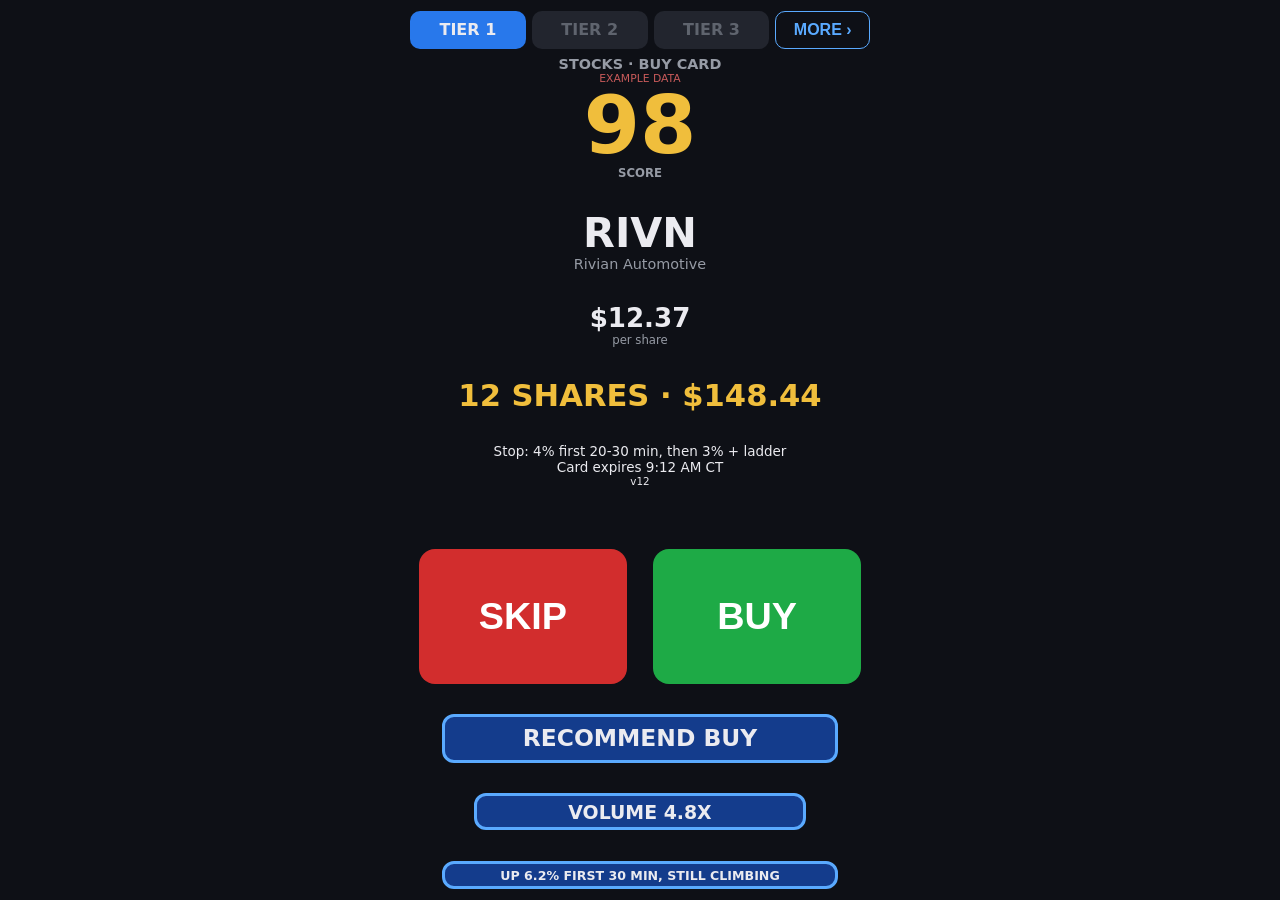
==== index.html @ 978db39f "label" ====
<!doctype html><html lang="en"><head><meta charset="utf-8">
<meta name="viewport" content="width=device-width,initial-scale=1,viewport-fit=cover">
<meta name="theme-color" content="#0e1016"><meta name="mobile-web-app-capable" content="yes">
<meta name="apple-mobile-web-app-capable" content="yes"><meta name="apple-mobile-web-app-status-bar-style" content="black-translucent">
<link rel="manifest" href="manifest.json"><title>STOCKS Card</title>
<style>
*{box-sizing:border-box;margin:0}html,body{background:#0e1016;color:#ebebf0;font-family:system-ui,-apple-system,"DejaVu Sans",sans-serif;text-align:center}
body.main{height:100dvh;overflow:hidden}
.view{max-width:480px;margin:0 auto;padding:1.2vh 10px}
#mainv{height:100dvh;display:flex;flex-direction:column}
.tiers{display:flex;gap:6px}.tiers div,.tab{flex:1;padding:1vh 0;border-radius:10px;background:#22252e;color:#5f646e;font-weight:700;font-size:clamp(11px,1.8vh,16px)}
.tiers .on{background:#2878eb;color:#ebebf0}.tab{flex:.8;border:1px solid #5aaaff;color:#5aaaff;background:transparent}
.g{color:#969ba5}.b{font-weight:700}.gold{color:#f0be3c}
#card,#idle{flex:1;display:flex;flex-direction:column;justify-content:space-between;min-height:0}
#lbl{margin-top:.8vh;font-size:1.6vh}#ex{color:#c85a5a;font-size:1.2vh;min-height:1.2vh}
#score{font-size:9vh;line-height:1}.lab{font-size:1.3vh}
#tk{font-size:4.6vh;line-height:1.1}#co{font-size:1.6vh}
#price{font-size:2.9vh}#sh{font-size:3.4vh}.sm{font-size:1.5vh}.xs{font-size:1.15vh}
.btns{display:flex;gap:6%;margin:0 2%}.btns button{flex:1;height:15vh;border:0;border-radius:16px;color:#fff;font-size:4.2vh;font-weight:700}
#skip{background:#d22d2d}#buy{background:#1eaa46}button:active{filter:brightness(1.3)}
.ban{background:#143c8c;border:3px solid #5aaaff;border-radius:12px;font-weight:700;margin:0 auto}
#rec{width:86%;padding:.8vh;font-size:2.6vh}#vol{width:72%;padding:.5vh;font-size:2.1vh}#mom{width:86%;padding:.4vh;font-size:1.4vh}
#note{color:#5aaaff;font-weight:700;font-size:1.5vh}
#idle{justify-content:center;gap:2vh;font-size:2.6vh}
#detv{display:none;text-align:left;font-size:15px;line-height:1.5}
#detv h3{font-size:14px;color:#969ba5;margin:16px 0 6px}
.back{background:transparent;border:1px solid #5aaaff;color:#5aaaff;border-radius:10px;padding:8px 18px;font-weight:700;font-size:15px}
.st{border-radius:10px;padding:6px 10px;margin:6px 0;color:#fff;border:1.5px solid}
.pend{background:rgba(240,190,60,.17);border-color:#f0be3c;box-shadow:0 0 12px rgba(240,190,60,.5)}
.fill{background:rgba(30,200,90,.17);border-color:#1ec85a;box-shadow:0 0 12px rgba(30,200,90,.5)}
.spin{display:inline-block;width:11px;height:11px;border:2px solid #f0be3c;border-top-color:transparent;border-radius:50%;animation:sp 1s linear infinite;margin-right:6px;vertical-align:-1px}@keyframes sp{to{transform:rotate(360deg)}}
.ent{margin:10px 0 14px}.skp{background:rgba(230,60,60,.17);border-color:#e63c3c;box-shadow:0 0 12px rgba(230,60,60,.5)}
</style></head><body class="main">
<div id="mainv" class="view">
<div class="tiers"><div id="t1">TIER 1</div><div id="t2">TIER 2</div><div id="t3">TIER 3</div><button class="tab" id="more">MORE ›</button></div>
<div id="card" style="display:none">
<div><div id="lbl" class="g b">STOCKS · BUY CARD</div><div id="ex"></div>
<div id="score" class="gold b"></div><div class="g b lab">SCORE</div></div>
<div><div id="tk" class="b"></div><div id="co" class="g"></div></div>
<div><div id="price" class="b"></div><div class="g lab">per share</div></div>
<div id="sh" class="gold b"></div>
<div><div id="stop" class="sm"></div><div id="exp" class="sm"></div><div id="ver" class="xs">v12</div></div>
<div id="note"></div>
<div class="btns"><button id="skip">SKIP</button><button id="buy">BUY</button></div>
<div id="rec" class="ban">RECOMMEND BUY</div><div id="vol" class="ban"></div><div id="mom" class="ban"></div>
</div>
<div id="idle" style="display:none"><div class="b">No card right now</div><div id="upd" class="g sm"></div><div id="stats1" class="sm"></div><div id="note2" class="sm" style="color:#5aaaff"></div><div class="g xs">v12</div></div>
</div>
<div id="detv" class="view"><button class="back" id="back">‹ BACK</button>
<h3>TODAY</h3><div id="stats"></div>
<h3 id="posh">POSITIONS</h3><div id="pos"></div>
<h3>LAST CARD</h3><div id="lastc" class="g"></div>
<h3>CARD HISTORY (filled · pending · skipped, newest first)</h3><div id="hist"></div>
<h3>NOTES</h3><div class="g" style="font-size:12px">BUY/SKIP never place a trade and this page never contacts Schwab. BUY hides the card; SKIP is logged but keeps the card up. Taps are saved only in this phone's browser — confirm in STOCKS chat. Yellow = BUY pending, green = filled (from status.json fills), red = skipped. v12</div>
</div>
<script>
const $=i=>document.getElementById(i);let cur=null,last="",st={};
const ct=s=>new Date(s).toLocaleTimeString("en-US",{timeZone:"America/Chicago",hour:"numeric",minute:"2-digit"})+" CT";
const show=(i,v)=>$(i).style.display=v?"":"none",f=n=>"$"+Number(n||0).toFixed(2);
const H=()=>JSON.parse(localStorage.getItem("taps")||"[]");
const tapped=id=>H().some(h=>h.card_id===id&&h.choice=="BUY");
function view(d){show("mainv",!d);$("detv").style.display=d?"block":"none";document.body.className=d?"":"main";scrollTo(0,0)}
$("more").onclick=()=>view(1);$("back").onclick=()=>view(0);
let sx=null;addEventListener("touchstart",e=>sx=e.touches[0].clientX);
addEventListener("touchend",e=>{if(sx==null)return;const dx=e.changedTouches[0].clientX-sx;if(dx<-60)view(1);else if(dx>60)view(0);sx=null});
function counts(){const d=new Date().toLocaleDateString("en-US",{timeZone:"America/Chicago"}),t=H().filter(h=>new Date(h.time).toLocaleDateString("en-US",{timeZone:"America/Chicago"})==d);
return "Cards "+Math.max(st.cards_today||0,new Set(t.map(h=>h.card_id)).size)+" · Skipped "+Math.max(st.skipped_today||0,t.filter(h=>h.choice=="SKIP").length)+" · Approved "+Math.max(st.approved_today||0,t.filter(h=>h.choice=="BUY").length)+(st.example?" (example)":"")}
function render(){const c=cur,live=c&&c.ticker&&(!c.expires||new Date(c.expires)>new Date())&&!tapped(c.card_id);
show("card",live);show("idle",!live);$("upd").textContent="Last updated "+(c&&c.updated?ct(c.updated):"—");
$("stats1").textContent="TODAY · "+counts();$("stats").textContent=counts();
[1,2,3].forEach(n=>$("t"+n).className=live&&c.tier==n?"on":"");
const P=st.positions||[];$("posh").textContent="POSITIONS · "+P.length+" · "+f(P.reduce((a,x)=>a+(x.value||0),0))+(st.example?" (example)":"");
$("pos").innerHTML=P.map(x=>`${x.ticker} · ${x.shares} sh · cost ${f(x.cost)} · now ${f(x.value)}`).join("<br>")||"None";
$("lastc").textContent=c&&c.ticker?c.ticker+" · score "+c.score+" · "+c.shares+" sh @ "+f(c.price)+" = "+f(c.total)+" · "+(c.stop_text||"")+(c.volume?" · vol "+Number(c.volume).toFixed(1)+"x":"")+(c.momentum?" · "+c.momentum:"")+(c.example?" (example)":""):"—";
const F=st.fills||[],done=JSON.parse(localStorage.getItem("filled")||"{}");
$("hist").innerHTML=H().slice(-30).reverse().map(h=>{let k="skp",lbl="SKIPPED";if(h.choice=="BUY"){const fl=done[h.card_id]||F.find(x=>x.card_id===h.card_id);
if(fl){done[h.card_id]=fl;k="fill";lbl="FILLED · "+fl.shares+" @ "+f(fl.price)+(fl.filled_at?" · "+ct(fl.filled_at):"")}else{k="pend";lbl='<span class="spin"></span>BUY TAPPED · NOT FILLED YET'}}
return {k,html:`<div class="ent"><b>${h.ticker}</b> · score ${h.score??"?"} · ${h.shares??"?"} sh @ ${f(h.price)}<div class="st ${k}">${lbl}</div></div>`}}).sort((x,y)=>({fill:0,pend:1,skp:2}[x.k]-{fill:0,pend:1,skp:2}[y.k])).map(e=>e.html).join("")||"None";
localStorage.setItem("filled",JSON.stringify(done));
if(!live)return;$("ex").textContent=c.example?"EXAMPLE DATA":"";
$("score").textContent=c.score;$("tk").textContent=c.ticker;$("co").textContent=c.company||"";
$("price").textContent=f(c.price);$("sh").textContent=c.shares+" SHARES · "+f(c.total);
$("stop").textContent=c.stop_text||"";$("exp").textContent=c.expires?"Card expires "+ct(c.expires):"";
show("rec",c.recommend===true);show("vol",c.volume>=1.5);$("vol").textContent="VOLUME "+Number(c.volume).toFixed(1)+"X";
show("mom",!!c.momentum);$("mom").textContent=c.momentum||"";}
async function poll(){try{st=await (await fetch("status.json?t="+Date.now(),{cache:"no-store"})).json()}catch(e){}
try{const t=await (await fetch("card.json?t="+Date.now(),{cache:"no-store"})).text();if(t!==last){last=t;cur=JSON.parse(t);$("note2").textContent=""}}catch(e){}render()}
function tap(ch){if(!cur)return;const h=H();h.push({card_id:cur.card_id,ticker:cur.ticker,score:cur.score,shares:cur.shares,price:cur.price,choice:ch,time:new Date().toISOString()});
localStorage.setItem("taps",JSON.stringify(h.slice(-50)));$("note2").textContent=ch+" logged on this phone only — confirm in STOCKS chat (no trade placed)";render()}
$("buy").onclick=()=>tap("BUY");$("skip").onclick=()=>tap("SKIP");
poll();setInterval(poll,20000);
</script></body></html>
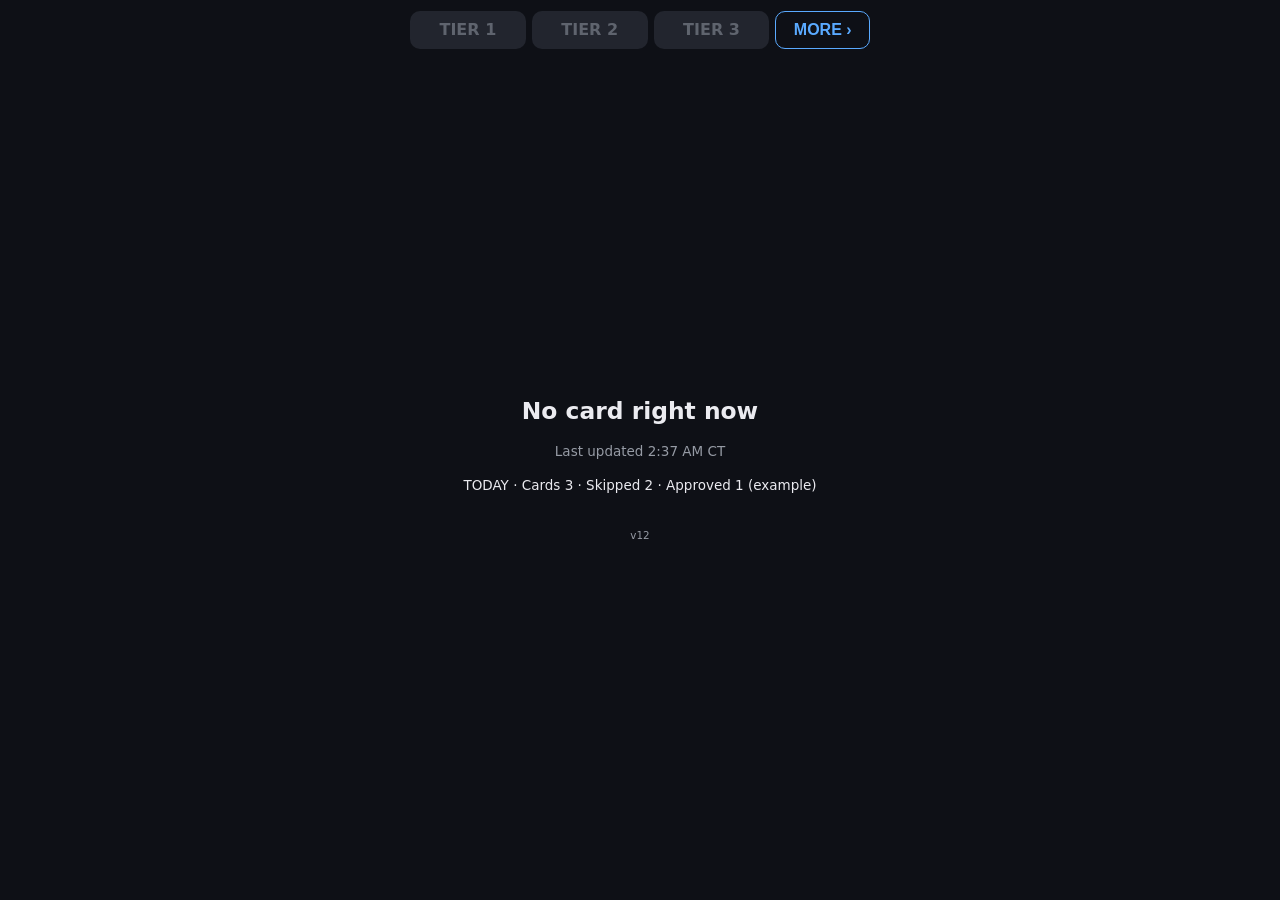
==== commit 7cf60fc7: "Add ?card= param, tier example files, tiers.html comparison" ====
--- a/index.html
+++ b/index.html
@@ -51,12 +51,12 @@
 <h3 id="posh">POSITIONS</h3><div id="pos"></div>
 <h3>LAST CARD</h3><div id="lastc" class="g"></div>
 <h3>CARD HISTORY (filled · pending · skipped, newest first)</h3><div id="hist"></div>
-<h3>NOTES</h3><div class="g" style="font-size:12px">BUY/SKIP never place a trade and this page never contacts Schwab. BUY hides the card; SKIP is logged but keeps the card up. Taps are saved only in this phone's browser — confirm in STOCKS chat. Yellow = BUY pending, green = filled (from status.json fills), red = skipped. v12</div>
+<h3>NOTES</h3><div class="g" style="font-size:12px">BUY/SKIP never place a trade and this page never contacts Schwab. BUY hides the card; SKIP is logged but keeps the card up. Taps are saved only in this phone's browser — confirm in STOCKS chat. Profit uses status.json fills[].profit, else quotes{TICKER:price} or position value. Yellow = BUY pending, green = filled (from status.json fills), red = skipped. v12</div>
 </div>
 <script>
 const $=i=>document.getElementById(i);let cur=null,last="",st={};
 const ct=s=>new Date(s).toLocaleTimeString("en-US",{timeZone:"America/Chicago",hour:"numeric",minute:"2-digit"})+" CT";
-const show=(i,v)=>$(i).style.display=v?"":"none",f=n=>"$"+Number(n||0).toFixed(2);
+const show=(i,v)=>{const d=v?"":"none";if($(i).style.display!==d)$(i).style.display=d},f=n=>"$"+Number(n||0).toFixed(2);
 const H=()=>JSON.parse(localStorage.getItem("taps")||"[]");
 const tapped=id=>H().some(h=>h.card_id===id&&h.choice=="BUY");
 function view(d){show("mainv",!d);$("detv").style.display=d?"block":"none";document.body.className=d?"":"main";scrollTo(0,0)}
@@ -65,28 +65,37 @@
 addEventListener("touchend",e=>{if(sx==null)return;const dx=e.changedTouches[0].clientX-sx;if(dx<-60)view(1);else if(dx>60)view(0);sx=null});
 function counts(){const d=new Date().toLocaleDateString("en-US",{timeZone:"America/Chicago"}),t=H().filter(h=>new Date(h.time).toLocaleDateString("en-US",{timeZone:"America/Chicago"})==d);
 return "Cards "+Math.max(st.cards_today||0,new Set(t.map(h=>h.card_id)).size)+" · Skipped "+Math.max(st.skipped_today||0,t.filter(h=>h.choice=="SKIP").length)+" · Approved "+Math.max(st.approved_today||0,t.filter(h=>h.choice=="BUY").length)+(st.example?" (example)":"")}
-function render(){const c=cur,live=c&&c.ticker&&(!c.expires||new Date(c.expires)>new Date())&&!tapped(c.card_id);
-show("card",live);show("idle",!live);$("upd").textContent="Last updated "+(c&&c.updated?ct(c.updated):"—");
-$("stats1").textContent="TODAY · "+counts();$("stats").textContent=counts();
-[1,2,3].forEach(n=>$("t"+n).className=live&&c.tier==n?"on":"");
-const P=st.positions||[];$("posh").textContent="POSITIONS · "+P.length+" · "+f(P.reduce((a,x)=>a+(x.value||0),0))+(st.example?" (example)":"");
-$("pos").innerHTML=P.map(x=>`${x.ticker} · ${x.shares} sh · cost ${f(x.cost)} · now ${f(x.value)}`).join("<br>")||"None";
-$("lastc").textContent=c&&c.ticker?c.ticker+" · score "+c.score+" · "+c.shares+" sh @ "+f(c.price)+" = "+f(c.total)+" · "+(c.stop_text||"")+(c.volume?" · vol "+Number(c.volume).toFixed(1)+"x":"")+(c.momentum?" · "+c.momentum:"")+(c.example?" (example)":""):"—";
+// per-field diff: only touch DOM nodes whose value changed; full reset when card_id changes
+const prev={};let prevId;
+const V=id=>({set t(v){v=String(v);if(prev[id+"t"]!==v){prev[id+"t"]=v;$(id).textContent=v}},set h(v){if(prev[id+"h"]!==v){prev[id+"h"]=v;$(id).innerHTML=v}},set c(v){if(prev[id+"c"]!==v){prev[id+"c"]=v;$(id).className=v}}});
+function render(){if(cur&&cur.card_id!==prevId){prevId=cur&&cur.card_id;for(const k in prev)delete prev[k]}const c=cur,live=c&&c.ticker&&(!c.expires||new Date(c.expires)>new Date())&&!tapped(c.card_id);
+show("card",live);show("idle",!live);V("upd").t="Last updated "+(c&&c.updated?ct(c.updated):"—");
+V("stats1").t="TODAY · "+counts();V("stats").t=counts();
+[1,2,3].forEach(n=>V("t"+n).c=live&&c.tier==n?"on":"");
+const P=st.positions||[];V("posh").t="POSITIONS · "+P.length+" · "+f(P.reduce((a,x)=>a+(x.value||0),0))+(st.example?" (example)":"");
+V("pos").h=P.map(x=>`${x.ticker} · ${x.shares} sh · cost ${f(x.cost)} · now ${f(x.value)}`).join("<br>")||"None";
+V("lastc").t=c&&c.ticker?c.ticker+" · score "+c.score+" · "+c.shares+" sh @ "+f(c.price)+" = "+f(c.total)+" · "+(c.stop_text||"")+(c.volume?" · vol "+Number(c.volume).toFixed(1)+"x":"")+(c.momentum?" · "+c.momentum:"")+(c.example?" (example)":""):"—";
 const F=st.fills||[],done=JSON.parse(localStorage.getItem("filled")||"{}");
-$("hist").innerHTML=H().slice(-30).reverse().map(h=>{let k="skp",lbl="SKIPPED";if(h.choice=="BUY"){const fl=done[h.card_id]||F.find(x=>x.card_id===h.card_id);
-if(fl){done[h.card_id]=fl;k="fill";lbl="FILLED · "+fl.shares+" @ "+f(fl.price)+(fl.filled_at?" · "+ct(fl.filled_at):"")}else{k="pend";lbl='<span class="spin"></span>BUY TAPPED · NOT FILLED YET'}}
-return {k,html:`<div class="ent"><b>${h.ticker}</b> · score ${h.score??"?"} · ${h.shares??"?"} sh @ ${f(h.price)}<div class="st ${k}">${lbl}</div></div>`}}).sort((x,y)=>({fill:0,pend:1,skp:2}[x.k]-{fill:0,pend:1,skp:2}[y.k])).map(e=>e.html).join("")||"None";
+const Q=t=>{if(st.quotes&&st.quotes[t]!=null)return st.quotes[t];const p=(st.positions||[]).find(x=>x.ticker===t);return p&&p.shares?p.value/p.shares:null};
+const pf=(v,est)=>v==null?'<span class="g">—</span>':`<span style="color:${v>=0?"#1ec85a":"#e63c3c"};font-weight:700">${est?"est ":""}${v>=0?"UP":"DOWN"} $${Math.abs(v).toFixed(2)}</span>`;
+V("hist").h=H().slice(-30).reverse().map(h=>{let k="skp",lbl="SKIPPED",P2=null,est=0;if(h.choice=="BUY"){const fl=done[h.card_id]||F.find(x=>x.card_id===h.card_id);
+if(fl){done[h.card_id]=fl;k="fill";lbl="FILLED · "+fl.shares+" @ "+f(fl.price)+(fl.filled_at?" · "+ct(fl.filled_at):"");const q=Q(h.ticker);P2=fl.profit!=null?fl.profit:q!=null?(q-fl.price)*fl.shares:null}else{k="pend";lbl='<span class="spin"></span>BUY TAPPED · NOT FILLED YET';const q=Q(h.ticker);P2=q!=null&&h.price!=null?(q-h.price)*(h.shares||0):null;est=1}}
+return {k,html:`<div class="ent"><b>${h.ticker}</b> · score ${h.score??"?"} · ${h.shares??"?"} sh @ ${f(h.price)} · ${k=="skp"?'<span class="g">—</span>':pf(P2,est)}<div class="st ${k}">${lbl}</div></div>`}}).sort((x,y)=>({fill:0,pend:1,skp:2}[x.k]-{fill:0,pend:1,skp:2}[y.k])).map(e=>e.html).join("")||"None";
 localStorage.setItem("filled",JSON.stringify(done));
-if(!live)return;$("ex").textContent=c.example?"EXAMPLE DATA":"";
-$("score").textContent=c.score;$("tk").textContent=c.ticker;$("co").textContent=c.company||"";
-$("price").textContent=f(c.price);$("sh").textContent=c.shares+" SHARES · "+f(c.total);
-$("stop").textContent=c.stop_text||"";$("exp").textContent=c.expires?"Card expires "+ct(c.expires):"";
-show("rec",c.recommend===true);show("vol",c.volume>=1.5);$("vol").textContent="VOLUME "+Number(c.volume).toFixed(1)+"X";
-show("mom",!!c.momentum);$("mom").textContent=c.momentum||"";}
-async function poll(){try{st=await (await fetch("status.json?t="+Date.now(),{cache:"no-store"})).json()}catch(e){}
-try{const t=await (await fetch("card.json?t="+Date.now(),{cache:"no-store"})).text();if(t!==last){last=t;cur=JSON.parse(t);$("note2").textContent=""}}catch(e){}render()}
+if(!live)return;V("ex").t=c.example?"EXAMPLE DATA":"";
+V("score").t=c.score;V("tk").t=c.ticker;V("co").t=c.company||"";
+V("price").t=f(c.price);V("sh").t=c.shares+" SHARES · "+f(c.total);
+V("stop").t=c.stop_text||"";V("exp").t=c.expires?"Card expires "+ct(c.expires):"";
+show("rec",c.recommend===true);show("vol",c.volume>=1.5);V("vol").t="VOLUME "+Number(c.volume).toFixed(1)+"X";
+show("mom",!!c.momentum);V("mom").t=c.momentum||"";}
+const CARD_POLL_MS=30000,STATUS_POLL_MS=120000;let lastS="";
+async function pollStatus(){try{const t=await (await fetch("status.json?t="+Date.now(),{cache:"no-store"})).text();if(t!==lastS){lastS=t;st=JSON.parse(t);render()}}catch(e){}}
+const CARD_FILE=(new URLSearchParams(location.search).get("card")||"card.json").replace(/[^\w.-]/g,"")||"card.json";
+async function pollCard(){try{const t=await (await fetch(CARD_FILE+"?t="+Date.now(),{cache:"no-store"})).text();if(t!==last){last=t;cur=JSON.parse(t);$("note2").textContent="";render()}}catch(e){}}
+async function poll(){await Promise.all([pollStatus(),pollCard()])}
 function tap(ch){if(!cur)return;const h=H();h.push({card_id:cur.card_id,ticker:cur.ticker,score:cur.score,shares:cur.shares,price:cur.price,choice:ch,time:new Date().toISOString()});
 localStorage.setItem("taps",JSON.stringify(h.slice(-50)));$("note2").textContent=ch+" logged on this phone only — confirm in STOCKS chat (no trade placed)";render()}
 $("buy").onclick=()=>tap("BUY");$("skip").onclick=()=>tap("SKIP");
-poll();setInterval(poll,20000);
+poll();setInterval(pollCard,CARD_POLL_MS);setInterval(pollStatus,STATUS_POLL_MS);setInterval(()=>{if(cur&&cur.expires&&new Date(cur.expires)<=new Date()&&$("card").style.display!="none")render()},30000);
+document.addEventListener("visibilitychange",()=>{if(!document.hidden)poll()});
 </script></body></html>
